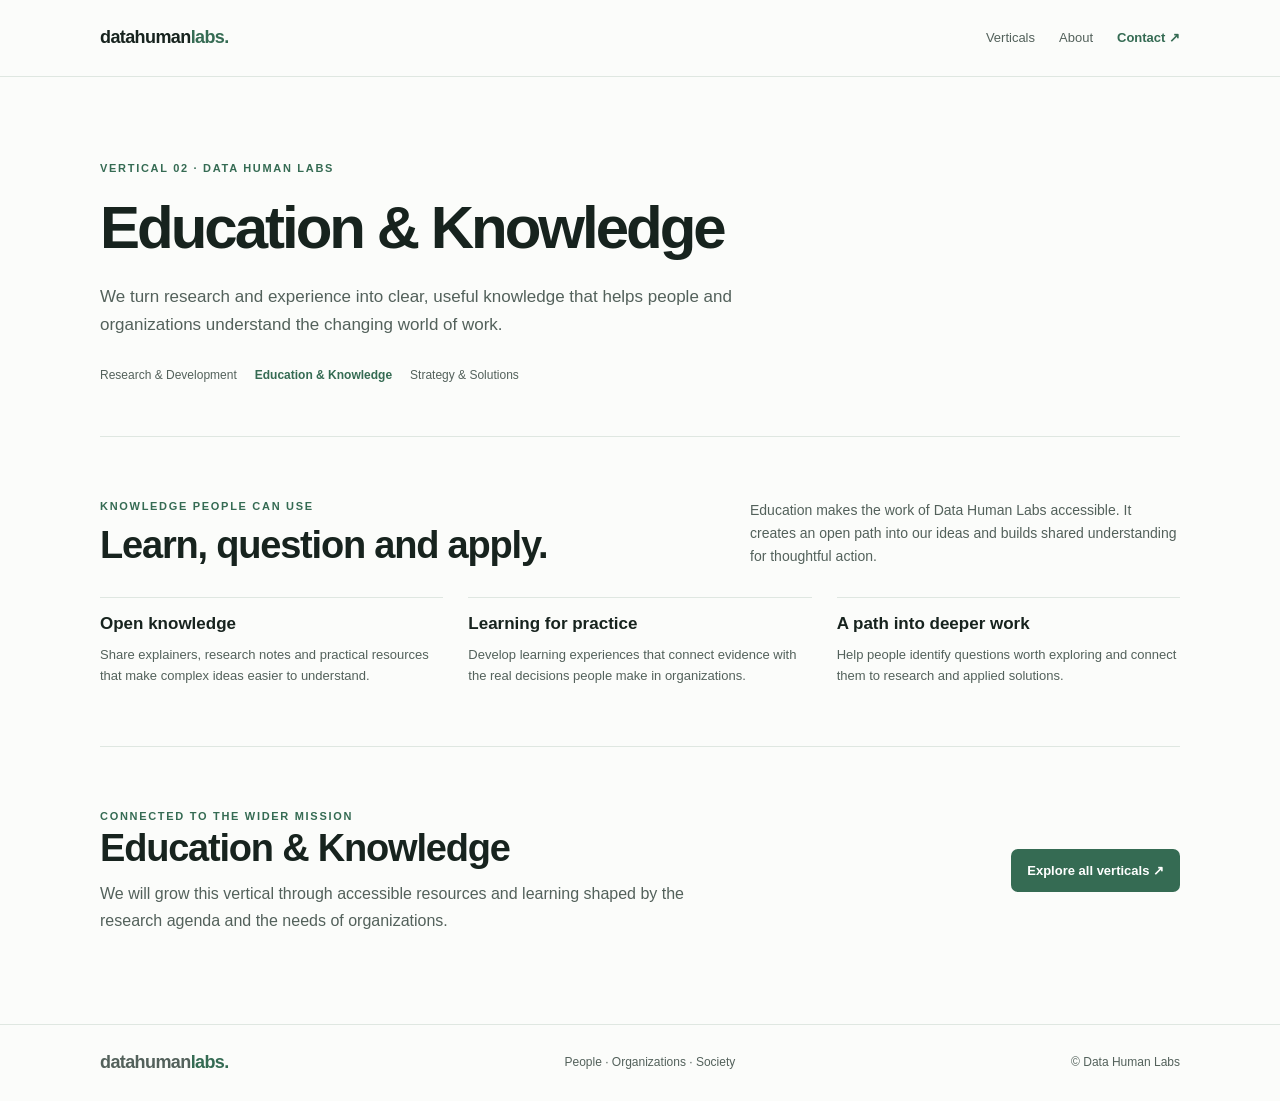
==== education-knowledge.html @ a3a067a1 "Simplify site and add vertical pages" ====
<!DOCTYPE html>
<html lang="en">
<head>
  <meta charset="UTF-8">
  <meta name="viewport" content="width=device-width, initial-scale=1.0">
  <meta name="theme-color" content="#fbfcfa">
  <meta name="description" content="We turn research and experience into clear, useful knowledge that helps people and organizations understand the changing world of work.">
  <title>Education &amp; Knowledge — Data Human Labs</title>
  <link rel="stylesheet" href="styles.css">
</head>
<body>
  <header>
    <nav class="container" aria-label="Main navigation">
      <a class="logo" href="index.html">datahuman<span>labs.</span></a>
      <div class="nav-links"><a href="index.html#verticals">Verticals</a><a href="index.html#about">About</a><a class="nav-cta" href="index.html#contact">Contact ↗</a></div>
    </nav>
  </header>
  <main class="container">
    <section class="page-hero">
      <div class="eyebrow">Vertical 02 · Data Human Labs</div>
      <h1>Education &amp; Knowledge</h1>
      <p class="lead">We turn research and experience into clear, useful knowledge that helps people and organizations understand the changing world of work.</p>
      <div class="vertical-switcher" aria-label="Explore the three verticals">
        <a href="research-development.html">Research &amp; Development</a>
        <a href="education-knowledge.html" aria-current="page">Education &amp; Knowledge</a>
        <a href="strategy-solutions.html">Strategy &amp; Solutions</a>
      </div>
    </section>
    <section>
      <div class="section-head"><div><div class="eyebrow">Knowledge people can use</div><h2>Learn, question and apply.</h2></div><p class="section-intro">Education makes the work of Data Human Labs accessible. It creates an open path into our ideas and builds shared understanding for thoughtful action.</p></div>
      <div class="detail-grid">
        <article class="detail"><h3>Open knowledge</h3><p>Share explainers, research notes and practical resources that make complex ideas easier to understand.</p></article>
        <article class="detail"><h3>Learning for practice</h3><p>Develop learning experiences that connect evidence with the real decisions people make in organizations.</p></article>
        <article class="detail"><h3>A path into deeper work</h3><p>Help people identify questions worth exploring and connect them to research and applied solutions.</p></article>
      </div>
    </section>
    <section>
      <div class="page-cta"><div><div class="eyebrow">Connected to the wider mission</div><h2>Education &amp; Knowledge</h2><p>We will grow this vertical through accessible resources and learning shaped by the research agenda and the needs of organizations.</p></div><a class="button" href="index.html#verticals">Explore all verticals ↗</a></div>
    </section>
  </main>
  <footer><div class="container footer-inner"><a class="logo" href="index.html">datahuman<span>labs.</span></a><span>People · Organizations · Society</span><span>© Data Human Labs</span></div></footer>
</body>
</html>
---- styles.css ----
:root {
  --bg: #fbfcfa; --surface: #fff; --text: #17231e; --muted: #53615b; --accent: #356b53; --border: #dfe7e1;
}
* { box-sizing: border-box; margin: 0; padding: 0; }
html { scroll-behavior: smooth; }
body { background: var(--bg); color: var(--text); font-family: Inter, -apple-system, BlinkMacSystemFont, "Segoe UI", sans-serif; line-height: 1.65; }
a { color: inherit; text-decoration: none; }
a:focus-visible { outline: 2px solid var(--accent); outline-offset: 4px; }
.container { width: min(1080px, 88%); margin: 0 auto; }
header { border-bottom: 1px solid var(--border); }
nav { min-height: 76px; display: flex; align-items: center; justify-content: space-between; gap: 24px; }
.logo { font-size: 18px; font-weight: 750; letter-spacing: -.6px; }
.logo span { color: var(--accent); }
.nav-links { display: flex; align-items: center; flex-wrap: wrap; gap: 24px; color: var(--muted); font-size: 13px; }
.nav-links a:hover, .vertical-switcher a:hover { color: var(--accent); }
.nav-cta { color: var(--accent) !important; font-weight: 700; }
.hero { max-width: 850px; padding: 108px 0 88px; }
.eyebrow { color: var(--accent); font-size: 11px; font-weight: 750; letter-spacing: 1.7px; text-transform: uppercase; }
h1 { margin: 19px 0 22px; font-size: clamp(42px, 6vw, 72px); line-height: 1.08; letter-spacing: -3px; font-weight: 650; }
h2 { font-size: clamp(27px, 3.4vw, 38px); line-height: 1.2; letter-spacing: -1.2px; font-weight: 620; }
h3 { font-size: 17px; line-height: 1.35; font-weight: 650; }
.lead { max-width: 700px; color: var(--muted); font-size: 18px; }
section { padding: 60px 0; border-top: 1px solid var(--border); }
.section-head { display: flex; align-items: end; justify-content: space-between; gap: 30px; margin-bottom: 28px; }
.section-head h2 { margin-top: 8px; }
.section-intro { max-width: 430px; color: var(--muted); font-size: 14px; }
.verticals-grid { display: grid; grid-template-columns: repeat(3, 1fr); gap: 14px; }
.vertical-button { min-height: 190px; display: flex; flex-direction: column; align-items: flex-start; justify-content: space-between; padding: 23px; border: 1px solid var(--border); border-radius: 12px; background: var(--surface); transition: border-color .18s, transform .18s; }
.vertical-button:hover { border-color: var(--accent); transform: translateY(-2px); }
.vertical-number { color: var(--accent); font-size: 11px; font-weight: 700; letter-spacing: 1px; }
.vertical-button h3 { margin: 16px 0 7px; font-size: 19px; }
.vertical-button p { color: var(--muted); font-size: 13px; }
.vertical-arrow { align-self: flex-end; color: var(--accent); font-size: 19px; line-height: 1; }
.outcomes-grid { display: grid; grid-template-columns: repeat(3, 1fr); gap: 25px; }
.outcome { padding-left: 16px; border-left: 2px solid var(--accent); }
.outcome h3 { margin-bottom: 7px; }
.outcome p { color: var(--muted); font-size: 13px; }
.about-copy { max-width: 760px; color: var(--muted); font-size: 15px; }
.about-copy p + p { margin-top: 15px; }
.contact-row { display: flex; align-items: center; justify-content: space-between; gap: 24px; }
.contact-row p { max-width: 600px; margin-top: 10px; color: var(--muted); }
.button { display: inline-flex; align-items: center; justify-content: center; padding: 11px 16px; border-radius: 7px; background: var(--accent); color: #fff; font-size: 13px; font-weight: 700; white-space: nowrap; }
.button:hover { opacity: .88; }
.page-hero { max-width: 820px; padding: 82px 0 50px; border-top: 0; }
.page-hero h1 { font-size: clamp(40px, 5vw, 60px); }
.page-hero .lead { font-size: 17px; }
.vertical-switcher { display: flex; flex-wrap: wrap; gap: 18px; margin-top: 27px; color: var(--muted); font-size: 12px; }
.vertical-switcher a[aria-current="page"] { color: var(--accent); font-weight: 750; }
.detail-grid { display: grid; grid-template-columns: repeat(3, 1fr); gap: 25px; }
.detail { padding-top: 15px; border-top: 1px solid var(--border); }
.detail h3 { margin-bottom: 8px; }
.detail p { color: var(--muted); font-size: 13px; }
.research-domain { padding: 17px 0 0; border-top: 1px solid var(--border); }
.research-domain h3 { margin-bottom: 7px; }
.research-domain p { color: var(--muted); font-size: 13px; }
.page-cta { display: flex; align-items: center; justify-content: space-between; gap: 20px; }
.page-cta p { max-width: 650px; margin-top: 10px; color: var(--muted); }
footer { margin-top: 30px; border-top: 1px solid var(--border); color: var(--muted); font-size: 12px; }
.footer-inner { min-height: 76px; display: flex; align-items: center; justify-content: space-between; gap: 18px; flex-wrap: wrap; }
@media (max-width: 760px) {
  .container { width: min(100% - 36px, 600px); }
  nav { min-height: 70px; align-items: flex-start; flex-direction: column; justify-content: center; gap: 9px; padding: 13px 0; }
  .nav-links { gap: 16px; font-size: 12px; }
  .hero { padding: 78px 0 62px; }
  h1 { letter-spacing: -2px; }
  section { padding: 43px 0; }
  .section-head, .contact-row, .page-cta { display: block; }
  .section-intro { margin-top: 12px; }
  .verticals-grid, .outcomes-grid, .detail-grid { grid-template-columns: 1fr; }
  .vertical-button { min-height: 155px; }
  .contact-row .button, .page-cta .button { margin-top: 20px; }
  .page-hero { padding: 62px 0 36px; }
  .vertical-switcher { gap: 10px 15px; }
  .footer-inner { padding: 17px 0; }
}
@media (prefers-reduced-motion: reduce) { html { scroll-behavior: auto; } *, *::before, *::after { transition: none !important; } }
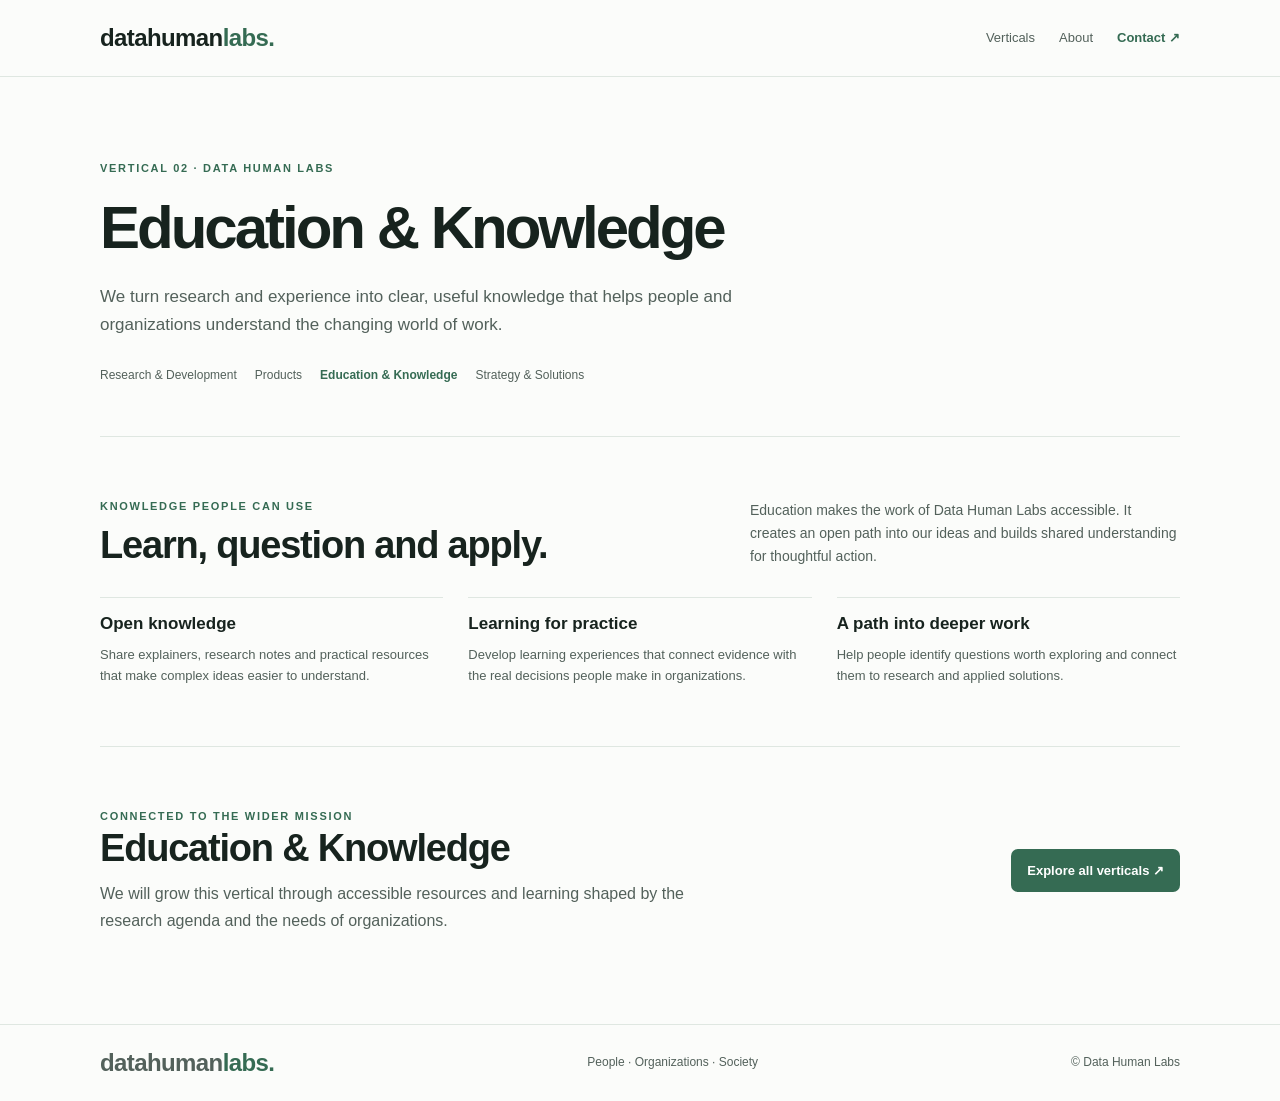
==== commit a694fcc7: "Refine website verticals and interactions" ====
--- a/education-knowledge.html
+++ b/education-knowledge.html
@@ -20,8 +20,9 @@
       <div class="eyebrow">Vertical 02 · Data Human Labs</div>
       <h1>Education &amp; Knowledge</h1>
       <p class="lead">We turn research and experience into clear, useful knowledge that helps people and organizations understand the changing world of work.</p>
-      <div class="vertical-switcher" aria-label="Explore the three verticals">
+      <div class="vertical-switcher" aria-label="Explore the four verticals">
         <a href="research-development.html">Research &amp; Development</a>
+        <a href="products.html">Products</a>
         <a href="education-knowledge.html" aria-current="page">Education &amp; Knowledge</a>
         <a href="strategy-solutions.html">Strategy &amp; Solutions</a>
       </div>
--- a/styles.css
+++ b/styles.css
@@ -9,7 +9,7 @@
 .container { width: min(1080px, 88%); margin: 0 auto; }
 header { border-bottom: 1px solid var(--border); }
 nav { min-height: 76px; display: flex; align-items: center; justify-content: space-between; gap: 24px; }
-.logo { font-size: 18px; font-weight: 750; letter-spacing: -.6px; }
+.logo { font-size: 24px; font-weight: 750; letter-spacing: -.6px; }
 .logo span { color: var(--accent); }
 .nav-links { display: flex; align-items: center; flex-wrap: wrap; gap: 24px; color: var(--muted); font-size: 13px; }
 .nav-links a:hover, .vertical-switcher a:hover { color: var(--accent); }
@@ -17,6 +17,7 @@
 .hero { max-width: 850px; padding: 108px 0 88px; }
 .eyebrow { color: var(--accent); font-size: 11px; font-weight: 750; letter-spacing: 1.7px; text-transform: uppercase; }
 h1 { margin: 19px 0 22px; font-size: clamp(42px, 6vw, 72px); line-height: 1.08; letter-spacing: -3px; font-weight: 650; }
+h1 span { color: var(--accent); }
 h2 { font-size: clamp(27px, 3.4vw, 38px); line-height: 1.2; letter-spacing: -1.2px; font-weight: 620; }
 h3 { font-size: 17px; line-height: 1.35; font-weight: 650; }
 .lead { max-width: 700px; color: var(--muted); font-size: 18px; }
@@ -24,13 +25,25 @@
 .section-head { display: flex; align-items: end; justify-content: space-between; gap: 30px; margin-bottom: 28px; }
 .section-head h2 { margin-top: 8px; }
 .section-intro { max-width: 430px; color: var(--muted); font-size: 14px; }
-.verticals-grid { display: grid; grid-template-columns: repeat(3, 1fr); gap: 14px; }
-.vertical-button { min-height: 190px; display: flex; flex-direction: column; align-items: flex-start; justify-content: space-between; padding: 23px; border: 1px solid var(--border); border-radius: 12px; background: var(--surface); transition: border-color .18s, transform .18s; }
-.vertical-button:hover { border-color: var(--accent); transform: translateY(-2px); }
-.vertical-number { color: var(--accent); font-size: 11px; font-weight: 700; letter-spacing: 1px; }
-.vertical-button h3 { margin: 16px 0 7px; font-size: 19px; }
-.vertical-button p { color: var(--muted); font-size: 13px; }
+.verticals-grid { display: grid; grid-template-columns: repeat(4, 1fr); gap: 14px; }
+.vertical-card { min-width: 0; perspective: 1000px; }
+.vertical-card-inner { position: relative; min-height: 255px; transform-style: preserve-3d; transition: transform .6s cubic-bezier(.2,.7,.2,1); }
+.vertical-card.is-flipped .vertical-card-inner { transform: rotateY(180deg); }
+.vertical-card-face { position: absolute; inset: 0; backface-visibility: hidden; border: 1px solid var(--border); border-radius: 12px; background: var(--surface); }
+.vertical-card-front { overflow: hidden; }
+.vertical-card-trigger { width: 100%; height: 100%; padding: 20px; display: flex; flex-direction: column; align-items: flex-start; justify-content: space-between; border: 0; background: transparent; color: inherit; text-align: left; cursor: pointer; font: inherit; }
+.vertical-card-trigger:hover, .vertical-card-trigger:focus-visible { background: #f5f8f5; }
+.vertical-number { color: var(--accent); font-size: 10px; font-weight: 700; letter-spacing: 1px; }
+.vertical-mark { width: 32px; height: 32px; color: var(--accent); margin: 13px 0 10px; }
+.vertical-mark svg { width: 100%; height: 100%; }
+.vertical-card-trigger h3 { margin-bottom: 7px; font-size: 17px; }
+.vertical-card-trigger p { color: var(--muted); font-size: 12px; line-height: 1.5; }
 .vertical-arrow { align-self: flex-end; color: var(--accent); font-size: 19px; line-height: 1; }
+.vertical-card-back { transform: rotateY(180deg); padding: 20px; display: flex; flex-direction: column; align-items: flex-start; justify-content: space-between; background: #f4f7f4; }
+.vertical-card-back p { margin-top: 12px; color: var(--muted); font-size: 13px; }
+.vertical-card-actions { width: 100%; display: flex; align-items: center; justify-content: space-between; gap: 10px; margin-top: 14px; }
+.vertical-detail-link { color: var(--accent); font-size: 12px; font-weight: 750; }
+.vertical-card-return { padding: 5px; border: 0; background: transparent; color: var(--accent); cursor: pointer; font: inherit; font-size: 13px; }
 .outcomes-grid { display: grid; grid-template-columns: repeat(3, 1fr); gap: 25px; }
 .outcome { padding-left: 16px; border-left: 2px solid var(--accent); }
 .outcome h3 { margin-bottom: 7px; }
@@ -57,6 +70,9 @@
 .page-cta p { max-width: 650px; margin-top: 10px; color: var(--muted); }
 footer { margin-top: 30px; border-top: 1px solid var(--border); color: var(--muted); font-size: 12px; }
 .footer-inner { min-height: 76px; display: flex; align-items: center; justify-content: space-between; gap: 18px; flex-wrap: wrap; }
+@media (max-width: 1000px) {
+  .verticals-grid { grid-template-columns: repeat(2, 1fr); }
+}
 @media (max-width: 760px) {
   .container { width: min(100% - 36px, 600px); }
   nav { min-height: 70px; align-items: flex-start; flex-direction: column; justify-content: center; gap: 9px; padding: 13px 0; }
@@ -67,10 +83,17 @@
   .section-head, .contact-row, .page-cta { display: block; }
   .section-intro { margin-top: 12px; }
   .verticals-grid, .outcomes-grid, .detail-grid { grid-template-columns: 1fr; }
-  .vertical-button { min-height: 155px; }
+  .vertical-card-inner { min-height: 215px; }
   .contact-row .button, .page-cta .button { margin-top: 20px; }
   .page-hero { padding: 62px 0 36px; }
   .vertical-switcher { gap: 10px 15px; }
   .footer-inner { padding: 17px 0; }
 }
-@media (prefers-reduced-motion: reduce) { html { scroll-behavior: auto; } *, *::before, *::after { transition: none !important; } }
+@keyframes hero-enter { from { opacity: 0; transform: translateY(14px); } to { opacity: 1; transform: translateY(0); } }
+.hero > * { animation: hero-enter .75s ease both; }
+.hero h1 { animation-delay: .1s; }
+.hero .lead { animation-delay: .2s; }
+@media (prefers-reduced-motion: reduce) {
+  html { scroll-behavior: auto; }
+  *, *::before, *::after { transition: none !important; animation: none !important; }
+}
